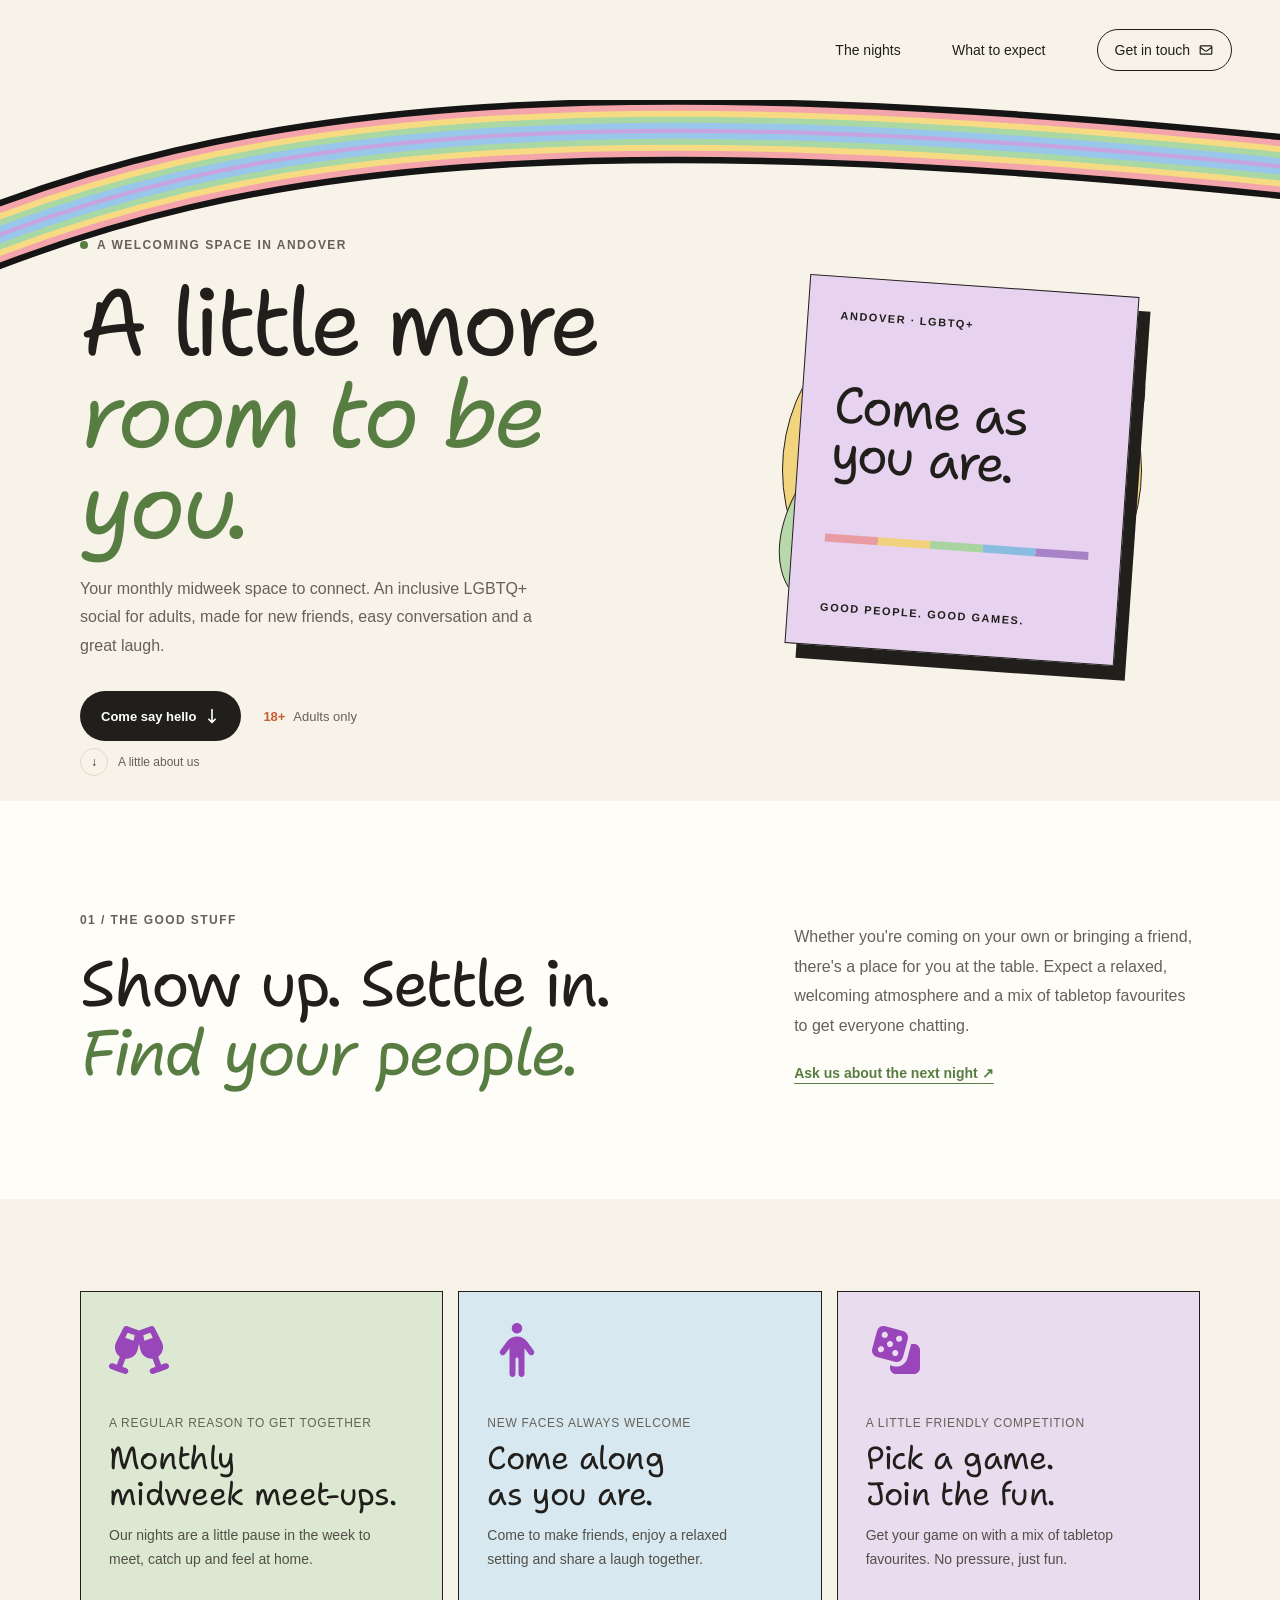
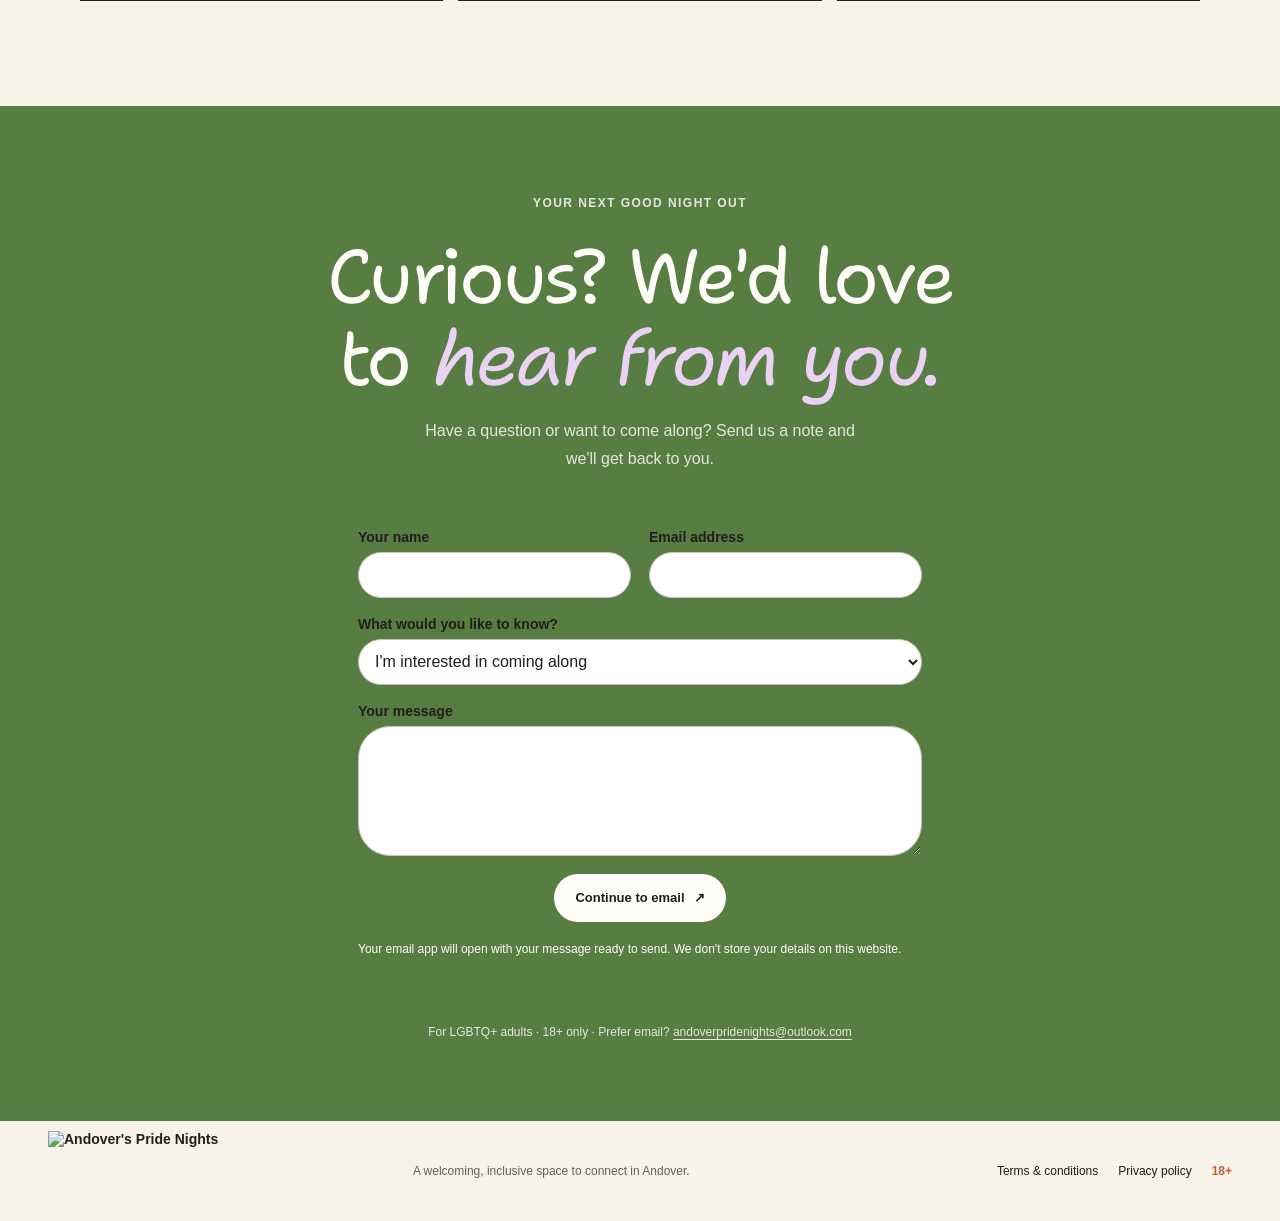
==== index.html @ 42903afa "fixed image links" ====
<!doctype html>
<html lang="en-GB">

<head>
  <meta charset="utf-8">
  <meta name="viewport" content="width=device-width, initial-scale=1">
  <meta name="theme-color" content="#f7f3e9">
  <meta name="description"
    content="Andover's monthly midweek LGBTQ+ social for adults: make friends, have a laugh and enjoy a mix of tabletop games.">
  <title>Andover's Pride Nights — a space to connect</title>
  <link rel="stylesheet" href="styles.css">
  <link rel="icon" type="image/x-icon"
    href="https://assets.hannahcodes.co.uk/images/andover-pride-nights/andover-pride-nights-logo.ico">
  <link rel="preconnect" href="https://fonts.googleapis.com">
  <link rel="preconnect" href="https://fonts.gstatic.com" crossorigin>
  <link
    href="https://fonts.googleapis.com/css2?family=Agrave+Pro:wght@100..700&family=Playwrite+FR+Moderne:wght@100..400&family=Shantell+Sans:ital,wght@0,300..800;1,300..800&display=swap"
    rel="stylesheet">
  <link href="https://fonts.googleapis.com/css2?family=Agrave+Pro:wght@100..700&display=swap" rel="stylesheet">
</head>

<body>
  <header class="site-header">
    <a class="wordmark" href="#home" aria-label="Andover's Pride Nights home">
      <img class="wordmark-logo"
        src="https://assets.andoverpridenights.co.uk/images/logos/andover-pride-nights-logo.png"
        alt="Andover's Pride Nights">
    </a>
    <nav class="site-nav" aria-label="Main navigation">
      <a href="#about">The nights</a>
      <a href="#what-to-expect">What to expect</a>
      <a class="nav-cta" href="#contact">Get in touch <svg xmlns="http://www.w3.org/2000/svg"
          viewBox="0 0 640 640"><!--!Font Awesome Free v7.3.1 by @fontawesome - https://fontawesome.com License - https://fontawesome.com/license/free Copyright 2026 Fonticons, Inc.-->
          <path
            d="M125.4 128C91.5 128 64 155.5 64 189.4C64 190.3 64 191.1 64.1 192L64 192L64 448C64 483.3 92.7 512 128 512L512 512C547.3 512 576 483.3 576 448L576 192L575.9 192C575.9 191.1 576 190.3 576 189.4C576 155.5 548.5 128 514.6 128L125.4 128zM528 256.3L528 448C528 456.8 520.8 464 512 464L128 464C119.2 464 112 456.8 112 448L112 256.3L266.8 373.7C298.2 397.6 341.7 397.6 373.2 373.7L528 256.3zM112 189.4C112 182 118 176 125.4 176L514.6 176C522 176 528 182 528 189.4C528 193.6 526 197.6 522.7 200.1L344.2 335.5C329.9 346.3 310.1 346.3 295.8 335.5L117.3 200.1C114 197.6 112 193.6 112 189.4z" />
        </svg></a>
    </nav>
  </header>

  <main>
    <section class="hero" id="home" aria-labelledby="hero-title">
      <svg class="rainbow-arc" viewBox="0 0 1440 240" preserveAspectRatio="none" aria-hidden="true">
        <path d="M-50 178C270 42 633-10 1490 83" fill="none" stroke="#151515" stroke-width="76" />
        <path d="M-50 178C270 42 633-10 1490 83" fill="none" stroke="#f3a5ab" stroke-width="61" />
        <path d="M-50 178C270 42 633-10 1490 83" fill="none" stroke="#f6db83" stroke-width="47" />
        <path d="M-50 178C270 42 633-10 1490 83" fill="none" stroke="#a9d8a4" stroke-width="33" />
        <path d="M-50 178C270 42 633-10 1490 83" fill="none" stroke="#99c6eb" stroke-width="19" />
        <path d="M-50 178C270 42 633-10 1490 83" fill="none" stroke="#c6a4df" stroke-width="5" />
      </svg>
      <div class="hero-inner" id="about">
        <div class="hero-copy">
          <p class="eyebrow"><span class="eyebrow-dot"></span> A welcoming space in Andover</p>
          <h1 id="hero-title">A little more<br><em>room to be you.</em></h1>
          <p class="hero-intro">Your monthly midweek space to connect. An inclusive LGBTQ+ social for adults, made for
            new friends, easy conversation and a great laugh.</p>
          <div class="hero-actions">
            <a class="button button-primary" href="#contact">Come say hello <svg xmlns="http://www.w3.org/2000/svg"
                viewBox="0 0 640 640"><!--!Font Awesome Free v7.3.1 by @fontawesome - https://fontawesome.com License - https://fontawesome.com/license/free Copyright 2026 Fonticons, Inc.-->
                <path
                  d="M297.4 598.6C309.9 611.1 330.2 611.1 342.7 598.6L470.7 470.6C483.2 458.1 483.2 437.8 470.7 425.3C458.2 412.8 437.9 412.8 425.4 425.3L352 498.7L352 64C352 46.3 337.7 32 320 32C302.3 32 288 46.3 288 64L288 498.7L214.6 425.3C202.1 412.8 181.8 412.8 169.3 425.3C156.8 437.8 156.8 458.1 169.3 470.6L297.3 598.6z" />
              </svg></a>
            <span class="age-note"><span aria-hidden="true">18+</span> Adults only</span>
          </div>
        </div>
        <div class="hero-art" aria-label="A colourful invitation to come along and have fun">
          <div class="art-orbit orbit-one"></div>
          <div class="art-orbit orbit-two"></div>
          <div class="art-sparkle sparkle-one" aria-hidden="true"></div>
          <div class="art-sparkle sparkle-two" aria-hidden="true"></div>
          <div class="invite-card">
            <span class="invite-kicker">ANDOVER · LGBTQ+</span>
            <span class="invite-title">Come as<br>you are.</span>
            <span class="invite-rule"></span>
            <span class="invite-bottom">GOOD PEOPLE. GOOD GAMES.</span>
          </div>
        </div>
      </div>
      <a class="scroll-cue" href="#what-to-expect"><span aria-hidden="true">↓</span> A little about us</a>
    </section>

    <section class="welcome-section" id="what-to-expect" aria-labelledby="welcome-title">
      <div class="section-heading">
        <p class="eyebrow">01 / The good stuff</p>
        <h2 id="welcome-title">Show up. Settle in.<br><em>Find your people.</em></h2>
      </div>
      <div class="welcome-copy">
        <p>Whether you're coming on your own or bringing a friend, there's a place for you at the table. Expect a
          relaxed, welcoming atmosphere and a mix of tabletop favourites to get everyone chatting.</p>
        <a class="text-link" href="#contact">Ask us about the next night <span aria-hidden="true">↗</span></a>
      </div>
    </section>

    <section class="details-section" aria-label="A few details">
      <article class="detail-card detail-card-green">
        <span class="detail-number"></span>
        <svg xmlns="http://www.w3.org/2000/svg" class="detail-icon-2"
          viewBox="0 0 640 640"><!--!Font Awesome Free v7.3.1 by @fontawesome - https://fontawesome.com License - https://fontawesome.com/license/free Copyright 2026 Fonticons, Inc.-->
          <path
            d="M155.6 81.3C163 67 179.9 60.4 195 65.9L320 111.5L445 65.9C460.1 60.4 477 67 484.4 81.3L563.2 234.2C592 290 573.5 356.5 524.7 390.8L556 477L597 462C613.6 456 632 464.5 638 481.1C644 497.7 635.5 516.1 618.9 522.1C571.5 539.4 524.1 556.6 476.7 573.9C460.1 580 441.7 571.4 435.7 554.8C429.7 538.2 438.2 519.8 454.8 513.8L495.8 498.8L464.5 412.6C405.1 417.8 348.3 378.7 334.5 317.4L319.9 252.7L305.3 317.4C291.5 378.7 234.7 417.8 175.3 412.6L144 498.8L185 513.8C201.6 519.9 210.2 538.2 204.1 554.8C198 571.4 179.7 580 163.1 573.9C115.7 556.6 68.3 539.3 20.9 522.1C4.3 516-4.3 497.7 1.8 481.1C7.9 464.5 26.3 456 42.9 462L83.9 477L115.2 390.8C66.5 356.5 48.1 290 76.9 234.2L155.6 81.3zM199.6 135.7L172.4 188.5L261.6 221L274.7 163.1L199.6 135.7zM440.5 135.7L365.4 163.1L378.5 221L467.7 188.5L440.5 135.7z" />
        </svg>
        <p class="detail-label">A regular reason to get together</p>
        <h3>Monthly<br>midweek meet-ups.</h3>
        <p>Our nights are a little pause in the week to meet, catch up and feel at home.</p>
      </article>
      <article class="detail-card detail-card-blue">
        <span class="detail-number"></span>
        <svg xmlns="http://www.w3.org/2000/svg" class="detail-icon-2"
          viewBox="0 0 640 640"><!--!Font Awesome Free v7.3.1 by @fontawesome - https://fontawesome.com License - https://fontawesome.com/license/free Copyright 2026 Fonticons, Inc.-->
          <path
            d="M376 88C376 57.1 350.9 32 320 32C289.1 32 264 57.1 264 88C264 118.9 289.1 144 320 144C350.9 144 376 118.9 376 88zM400 300.7L446.3 363.1C456.8 377.3 476.9 380.3 491.1 369.7C505.3 359.1 508.3 339.1 497.7 324.9L427.2 229.9C402 196 362.3 176 320 176C277.7 176 238 196 212.8 229.9L142.3 324.9C131.8 339.1 134.7 359.1 148.9 369.7C163.1 380.3 183.1 377.3 193.7 363.1L240 300.7L240 576C240 593.7 254.3 608 272 608C289.7 608 304 593.7 304 576L304 416C304 407.2 311.2 400 320 400C328.8 400 336 407.2 336 416L336 576C336 593.7 350.3 608 368 608C385.7 608 400 593.7 400 576L400 300.7z" />
        </svg>
        <p class="detail-label">New faces always welcome</p>
        <h3>Come along<br>as you are.</h3>
        <p>Come to make friends, enjoy a relaxed setting and share a laugh together.</p>
      </article>
      <article class="detail-card detail-card-lilac">
        <span class="detail-number"></span>
        <svg xmlns="http://www.w3.org/2000/svg" class="detail-icon-2"
          viewBox="0 0 640 640"><!--!Font Awesome Free v7.3.1 by @fontawesome - https://fontawesome.com License - https://fontawesome.com/license/free Copyright 2026 Fonticons, Inc.-->
          <path
            d="M205.4 66.3C167 56 127.5 78.8 117.3 117.2L66.5 306.7C56.2 345.1 79 384.6 117.4 394.9L306.9 445.7C345.3 456 384.8 433.2 395.1 394.8L445.9 205.3C456.2 166.9 433.4 127.4 395 117.1L205.4 66.3zM228.4 272C222.3 262.1 222.1 249.6 227.8 239.5C233.5 229.4 244.3 223.2 256 223.3C267.6 223.4 278.2 229.8 283.8 240C289.9 249.9 290.1 262.4 284.4 272.5C278.7 282.6 267.9 288.8 256.2 288.7C244.6 288.6 234 282.2 228.4 272zM143.2 284.3C153.1 278.2 165.6 278 175.7 283.7C185.8 289.4 192 300.2 191.9 311.9C191.8 323.5 185.4 334.1 175.2 339.7C165.3 345.8 152.8 346 142.7 340.3C132.6 334.6 126.4 323.8 126.5 312.1C126.6 300.5 133 289.9 143.2 284.3zM328.2 380.7C318.3 386.8 305.8 387 295.7 381.3C285.6 375.6 279.4 364.8 279.5 353.1C279.6 341.5 286 330.9 296.2 325.3C306.1 319.2 318.6 319 328.7 324.7C338.8 330.4 345 341.2 344.9 352.9C344.8 364.5 338.4 375.1 328.2 380.7zM337.2 172.3C347.1 166.2 359.6 166 369.7 171.7C379.8 177.4 386 188.2 385.9 199.9C385.8 211.5 379.4 222.1 369.2 227.7C359.3 233.8 346.8 234 336.7 228.3C326.6 222.6 320.4 211.8 320.5 200.1C320.6 188.5 327 177.9 337.2 172.3zM216.2 186.7C206.3 192.8 193.8 193 183.7 187.3C173.6 181.6 167.4 170.8 167.5 159.1C167.6 147.5 174 136.9 184.2 131.3C194.1 125.2 206.6 125 216.7 130.7C226.8 136.4 233 147.2 232.9 158.9C232.8 170.5 226.4 181.1 216.2 186.7zM482 256L441.4 407.2C424.2 471.2 358.4 509.2 294.4 492.1L256.1 481.8L256.1 512C256.1 547.3 284.8 576 320.1 576L512.1 576C547.4 576 576.1 547.3 576.1 512L576.1 320C576.1 284.7 547.4 256 512.1 256L482 256z" />
        </svg>
        <p class="detail-label">A little friendly competition</p>
        <h3>Pick a game.<br>Join the fun.</h3>
        <p>Get your game on with a mix of tabletop favourites. No pressure, just fun.</p>
      </article>
    </section>

    <section class="contact-section" id="contact" aria-labelledby="contact-title">
      <p class="eyebrow">Your next good night out</p>
      <h2 id="contact-title">Curious? We'd love<br>to <em>hear from you.</em></h2>
      <p class="contact-copy">Have a question or want to come along? Send us a note and we'll get back to you.</p>
      <form class="contact-form" id="contact-form">
        <div class="form-field">
          <label for="contact-name">Your name</label>
          <input id="contact-name" name="name" type="text" autocomplete="name" maxlength="100" required>
        </div>
        <div class="form-field">
          <label for="contact-email">Email address</label>
          <input id="contact-email" name="email" type="email" autocomplete="email" maxlength="254" required>
        </div>
        <div class="form-field">
          <label for="contact-subject">What would you like to know?</label>
          <select id="contact-subject" name="subject">
            <option value="Coming along to a Pride Night">I'm interested in coming along</option>
            <option value="A question about the group">I have a question about the group</option>
            <option value="custom">Something else</option>
          </select>
        </div>
        <div class="form-field" id="custom-subject-field" hidden>
          <label for="contact-custom-subject">Email subject</label>
          <input id="contact-custom-subject" name="customSubject" type="text" maxlength="120"
            placeholder="What is your message about?">
        </div>
        <div class="form-field">
          <label for="contact-message">Your message</label>
          <textarea id="contact-message" name="message" rows="5" maxlength="2000" required></textarea>
        </div>
        <button class="button button-light form-submit" type="submit" form="contact-form">Continue to email <span
            aria-hidden="true">↗</span></button>
        <p class="form-note" id="form-note">Your email app will open with your message ready to send. We don't store
          your details on this website.</p>
        <p class="form-status" id="form-status" role="status" aria-live="polite"></p>
      </form>

      <p class="contact-footnote">For LGBTQ+ adults · 18+ only · Prefer email? <a
          href="mailto:andoverpridenights@outlook.com">andoverpridenights@outlook.com</a></p>
    </section>
  </main>

  <footer class="site-footer">
    <a class="footer-brand" href="#home"><img class="footer-logo"
        src="https://assets.andoverpridenights.co.uk/images/logos/andover-pride-nights-logo.png"
        alt="Andover's Pride Nights"></a>
    <p>A welcoming, inclusive space to connect in Andover.</p>
    <nav class="footer-links" aria-label="Legal">
      <a href="terms/terms.html">Terms &amp; conditions</a>
      <a href="terms/privacy-policy.html">Privacy policy</a>
    </nav>
    <span class="footer-age">18+</span>
  </footer>
  <script>
    const contactForm = document.querySelector('#contact-form');
    const contactSubject = document.querySelector('#contact-subject');
    const customSubjectField = document.querySelector('#custom-subject-field');
    const customSubjectInput = document.querySelector('#contact-custom-subject');

    contactSubject.addEventListener('change', () => {
      const needsCustomSubject = contactSubject.value === 'custom';
      customSubjectField.hidden = !needsCustomSubject;
      customSubjectInput.required = needsCustomSubject;

      if (needsCustomSubject) {
        customSubjectInput.focus();
      } else {
        customSubjectInput.value = '';
      }
    });

    contactForm.addEventListener('submit', (event) => {
      event.preventDefault();

      if (!contactForm.reportValidity()) {
        return;
      }

      const formData = new FormData(contactForm);
      const selectedSubject = formData.get('subject') === 'custom'
        ? formData.get('customSubject')
        : formData.get('subject');
      const subject = `[Andover's Pride Nights] ${selectedSubject}`;
      const body = [
        `Name: ${formData.get('name')}`,
        `Email: ${formData.get('email')}`,
        '',
        formData.get('message'),
      ].join('\n');
      const mailto = `mailto:andoverpridenights@outlook.com?subject=${encodeURIComponent(subject)}&body=${encodeURIComponent(body)}`;

      document.querySelector('#form-status').textContent = 'Your email app should open with your message. If it does not, email us directly at andoverpridenights@outlook.com.';
      window.location.href = mailto;
    });
  </script>
</body>

</html>
---- styles.css ----
:root {
  color-scheme: light;
  --paper: #f7f3e9;
  --paper-light: #fffdf7;
  --ink: #211f1b;
  --muted: #656158;
  --green: #587d43;
  --blue: #287cba;
  --orange: #c85c35;
  --purple: #9946bb;
  --line: #ded8cb;
  font-family: "Shantell Sans", cursive;
  --serif: "Shantell Sans", cursive;
  --sans: "Aptos", "Segoe UI", Arial, sans-serif;
}
* {
  box-sizing: border-box;
}

html {
  scroll-behavior: smooth;
}

body {
  margin: 0;
  background: var(--paper);
  color: var(--ink);
  font-family: var(--sans);
  -webkit-font-smoothing: antialiased;
}

a {
  color: inherit;
}

a:focus-visible {
  outline: 3px solid var(--blue);
  outline-offset: 4px;
}

.site-header {
  position: relative;
  z-index: 2;
  display: flex;
  align-items: center;
  justify-content: space-between;
  width: min(100% - 96px, 1280px);
  height: 100px;
  margin: 0 auto;
}

.wordmark {
  display: inline-flex;
  align-items: center;
  color: var(--ink);
  text-decoration: none;
}

.wordmark-logo {
  display: block;
  width: auto;
  height: 145px;
  max-width: 260px;
  object-fit: contain;
}
.footer-logo {
  display: block;
  width: auto;
  height: 80px;
  max-width: 260px;
  object-fit: contain;
}
.site-nav {
  display: flex;
  align-items: center;
  gap: clamp(22px, 4vw, 58px);
  font-size: 14px;
}

.site-nav a,
.footer-links a {
  text-decoration: none;
}

.site-nav a:not(.nav-cta):hover,
.footer-links a:hover {
  text-decoration: underline;
  text-underline-offset: 4px;
}

.nav-cta {
  display: inline-flex;
  align-items: center;
  justify-content: center;
  gap: 8px;
  padding: 12px 17px;
  border: 1px solid var(--ink);
  border-radius: 999px;
  white-space: nowrap;
}
.nav-cta:hover {
  background: var(--green);
  color: white;
}
.nav-cta svg,
.button-primary svg {
  display: block;
  width: 16px;
  height: 16px;
  flex: 0 0 16px;
  fill: currentColor;
}

.button span {
  margin-left: 9px;
}

.hero {
  position: relative;
  min-height: 680px;
  overflow: hidden;
}

.rainbow-arc {
  position: absolute;
  top: 0;
  left: 0;
  width: 100%;
  height: clamp(110px, 16vw, 210px);
  pointer-events: none;
}

.hero-inner {
  position: relative;
  display: grid;
  grid-template-columns: 1.1fr 0.9fr;
  align-items: center;
  gap: 5vw;
  width: min(100% - 160px, 1120px);
  min-height: 600px;
  margin: 28px auto 0;
  padding: 70px 0 60px;
}

.hero-copy {
  padding-top: 40px;
}

.eyebrow {
  display: flex;
  align-items: center;
  gap: 9px;
  margin: 0 0 25px;
  color: var(--muted);
  font-size: 12px;
  font-weight: 700;
  letter-spacing: 0.12em;
  text-transform: uppercase;
}

.eyebrow-dot {
  width: 8px;
  height: 8px;
  border-radius: 50%;
  background: var(--green);
}

h1,
h2,
h3,
p {
  margin-top: 0;
}

.hero h1 {
  margin-bottom: 23px;
  font-family: var(--serif);
  font-size: clamp(54px, 7.3vw, 94px);
  font-weight: 400;
  letter-spacing: -0.045em;
  line-height: 0.98;
}

.hero h1 em,
.section-heading h2 em,
.contact-section h2 em {
  color: var(--green);
  font-weight: 400;
}

.hero-intro {
  max-width: 470px;
  margin-bottom: 30px;
  color: var(--muted);
  font-size: 16px;
  line-height: 1.8;
}

.hero-actions {
  display: flex;
  align-items: center;
  gap: 22px;
}

.button {
  display: inline-flex;
  align-items: center;
  justify-content: center;
  min-height: 50px;
  padding: 0 21px;
  border-radius: 999px;
  font-size: 13px;
  font-weight: 700;
  text-decoration: none;
  transition:
    transform 160ms ease,
    background-color 160ms ease;
}

.button:hover {
  transform: translateY(-2px);
}

.button-primary {
  gap: 8px;
  white-space: nowrap;
  background: var(--ink);
  color: white;
}

.button-primary:hover {
  background: var(--green);
}

.age-note {
  color: var(--muted);
  font-size: 13px;
}

.age-note span {
  margin-right: 5px;
  color: var(--orange);
  font-weight: 700;
}

.hero-art {
  position: relative;
  display: grid;
  min-height: 430px;
  place-items: center;
}

.invite-card {
  position: relative;
  z-index: 1;
  display: flex;
  width: min(70%, 330px);
  min-height: 370px;
  flex-direction: column;
  align-items: flex-start;
  justify-content: space-between;
  padding: 32px;
  transform: rotate(4deg);
  border: 1px solid var(--ink);
  background: #e7d2ef;
  box-shadow: 12px 14px 0 var(--ink);
}

.invite-kicker,
.invite-bottom {
  font-size: 11px;
  font-weight: 700;
  letter-spacing: 0.14em;
}

.invite-title {
  font-family: var(--serif);
  font-size: clamp(38px, 4vw, 52px);
  letter-spacing: -0.04em;
  line-height: 0.94;
}

.invite-rule {
  width: 100%;
  height: 8px;
  background: linear-gradient(
    90deg,
    #e99ba4 0 20%,
    #f1d17c 20% 40%,
    #a9d49f 40% 60%,
    #8abbe0 60% 80%,
    #a782c6 80%
  );
}

.art-orbit {
  position: absolute;
  border: 1px solid var(--ink);
  border-radius: 50%;
}

.orbit-one {
  width: 360px;
  height: 360px;
  background: #f2d47f;
}

.orbit-two {
  width: 420px;
  height: 220px;
  transform: rotate(-35deg);
  background: #b7d8aa;
}

.art-sparkle {
  position: absolute;
  z-index: 2;
  color: var(--orange);
}

.sparkle-one {
  top: 36px;
  right: 3%;
  font-size: 50px;
}

.sparkle-two {
  bottom: 30px;
  left: 7%;
  color: var(--purple);
  font-size: 40px;
}

.art-caption {
  position: absolute;
  right: -10px;
  bottom: 0;
  z-index: 2;
  font-family: var(--serif);
  font-size: 17px;
  transform: rotate(-8deg);
}

.scroll-cue {
  position: absolute;
  bottom: 25px;
  left: max(48px, calc((100% - 1120px) / 2));
  display: flex;
  align-items: center;
  gap: 10px;
  color: var(--muted);
  font-size: 12px;
  text-decoration: none;
}

.scroll-cue span {
  display: grid;
  width: 28px;
  height: 28px;
  place-items: center;
  border: 1px solid var(--line);
  border-radius: 50%;
  color: var(--ink);
}

.welcome-section {
  display: grid;
  grid-template-columns: 1fr 0.7fr;
  align-items: end;
  gap: 12%;
  padding: 112px max(80px, calc((100% - 1120px) / 2));
  background: var(--paper-light);
}

.section-heading .eyebrow {
  margin-bottom: 22px;
}

.section-heading h2,
.contact-section h2 {
  margin-bottom: 0;
  font-family: var(--serif);
  font-size: clamp(42px, 5vw, 65px);
  font-weight: 400;
  letter-spacing: -0.035em;
  line-height: 1.08;
}

.welcome-copy {
  max-width: 430px;
  padding-bottom: 5px;
}

.welcome-copy > p {
  margin-bottom: 24px;
  color: var(--muted);
  font-size: 16px;
  line-height: 1.85;
}

.text-link {
  color: var(--green);
  font-size: 14px;
  font-weight: 700;
  text-decoration-thickness: 1px;
  text-underline-offset: 5px;
}

.details-section {
  display: grid;
  grid-template-columns: repeat(3, 1fr);
  gap: 15px;
  width: min(100% - 160px, 1120px);
  margin: 0 auto;
  padding: 92px 0 105px;
}

.detail-card {
  position: relative;
  min-height: 300px;
  padding: 28px;
  border: 1px solid var(--ink);
}

.detail-card-green {
  background: #dce8d1;
}

.detail-card-blue {
  background: #d8e8f1;
}

.detail-card-lilac {
  background: #e8dcee;
}

.detail-number {
  font-size: 12px;
  font-weight: 700;
  letter-spacing: 0.12em;
}
.detail-icon-2 {
  display: block;
  fill: var(--purple);
  width: 60px;
  height: 60px;
}
.detail-label {
  margin: 36px 0 10px;
  color: var(--muted);
  font-size: 12px;
  letter-spacing: 0.06em;
  text-transform: uppercase;
}

.detail-card h3 {
  margin-bottom: 12px;
  font-family: var(--serif);
  font-size: 32px;
  font-weight: 400;
  letter-spacing: -0.02em;
  line-height: 1.12;
}

.detail-card > p:last-child {
  max-width: 280px;
  margin-bottom: 0;
  color: #514f48;
  font-size: 14px;
  line-height: 1.7;
}

.contact-section {
  position: relative;
  overflow: hidden;
  padding: 90px 24px 82px;
  background: var(--green);
  color: var(--paper-light);
  text-align: center;
}

.contact-section .eyebrow {
  justify-content: center;
  color: #e2e8db;
}

.contact-section h2 {
  margin-bottom: 18px;
  font-size: clamp(48px, 6vw, 76px);
}

.contact-section h2 em {
  color: #e9d2f3;
}

.contact-copy {
  max-width: 445px;
  margin: 0 auto 25px;
  color: #e2e8db;
  font-size: 16px;
  line-height: 1.75;
}

.contact-form {
  display: grid;
  grid-template-columns: repeat(2, minmax(0, 1fr));
  gap: 18px;
  width: min(100%, 620px);
  margin: 28px auto 0;
  padding: 28px;
  color: var(--ink);
  text-align: left;
}

.form-field {
  display: grid;
  gap: 7px;
}

.form-field[hidden] {
  display: none;
}

.form-field:nth-of-type(3),
.form-field:nth-of-type(4),
.form-field:has(#contact-message),
.form-note,
.form-status {
  grid-column: 1 / -1;
}

.form-field label {
  font-size: 14px;
  font-weight: 700;
}

.form-field input,
.form-field select,
.form-field textarea {
  width: 100%;
  min-height: 46px;
  padding: 11px 12px;
  border: 1px solid #c9c3b7;
  border-radius: 2px;
  background: #fff;
  color: var(--ink);
  font: inherit;
  font-size: 16px;
  border-radius: 2em;
}

.form-field textarea {
  min-height: 130px;
  resize: vertical;
}

.form-field input:focus-visible,
.form-field select:focus-visible,
.form-field textarea:focus-visible {
  outline: 3px solid var(--blue);
  outline-offset: 2px;
}

.button-light {
  min-height: 48px;
  background: var(--paper-light);
  color: var(--ink);
}

.button-light:hover {
  background: #e9d2f3;
}

.form-submit {
  display: flex;
  width: max-content;
  max-width: 100%;
  grid-column: 1 / -1;
  justify-self: center;
  margin: 0;
  border: 0;
  cursor: pointer;
  font-family: inherit;
}

.form-note,
.form-status {
  margin: 0;
  color: var(--paper-light);
  font-size: 12px;
  line-height: 1.6;
}

.form-status {
  color: var(--green);
  font-weight: 600;
}

.contact-footnote {
  margin: 20px 0 0;
  color: #e2e8db;
  font-size: 12px;
}

.contact-footnote a {
  color: inherit;
  text-underline-offset: 3px;
}

.contact-star {
  position: absolute;
  top: 45px;
  right: 12%;
  color: #e9d2f3;
  font-size: 36px;
}

.site-footer {
  display: grid;
  grid-template-columns: 1fr 1.2fr 1fr auto;
  align-items: center;
  gap: 20px;
  width: min(100% - 96px, 1280px);
  min-height: 100px;
  margin: 0 auto;
  font-size: 12px;
}

.footer-brand {
  font-size: 14px;
  font-weight: 700;
  text-decoration: none;
}

.footer-brand span {
  color: var(--purple);
}

.site-footer > p {
  margin: 0;
  color: var(--muted);
}

.footer-links {
  display: flex;
  justify-content: flex-end;
  gap: 20px;
}

.footer-age {
  color: var(--orange);
  font-weight: 700;
}

.legal-page {
  min-height: 100vh;
}

.legal-main {
  width: min(100% - 48px, 820px);
  margin: 0 auto;
  padding: 72px 0 96px;
}

.legal-back {
  color: var(--green);
  font-size: 12px;
  font-weight: 700;
  text-decoration: none;
}

.legal-heading {
  margin: 38px 0 12px;
  font-family: var(--serif);
  font-size: clamp(48px, 7vw, 76px);
  font-weight: 400;
  letter-spacing: -0.04em;
}

.legal-updated {
  margin-bottom: 48px;
  color: var(--muted);
  font-size: 12px;
}

.legal-copy {
  padding: clamp(24px, 5vw, 54px);
  border: 1px solid var(--line);
  background: var(--paper-light);
}

.legal-copy h2 {
  margin: 38px 0 14px;
  padding-top: 18px;
  border-top: 1px solid var(--line);
  font-family: var(--serif);
  font-size: 27px;
  font-weight: 400;
  line-height: 1.2;
}

.legal-copy h2:first-child {
  margin-top: 0;
  padding-top: 0;
  border-top: 0;
}

.legal-copy h3 {
  margin: 26px 0 10px;
  color: var(--green);
  font-size: 15px;
  line-height: 1.45;
}

.legal-copy p,
.legal-copy li {
  color: #514f48;
  font-size: 14px;
  line-height: 1.8;
  overflow-wrap: anywhere;
}

.legal-copy p {
  margin: 0 0 16px;
}

.legal-copy ul,
.legal-copy ol {
  padding-left: 22px;
}

.legal-copy li {
  padding-left: 4px;
  margin-bottom: 8px;
}

.legal-copy a {
  color: var(--green);
  overflow-wrap: anywhere;
}

.legal-footer {
  width: 100%;
  border-top: 1px solid var(--line);
  padding: 0 max(48px, calc((100% - 1280px) / 2));
}

@media (max-width: 850px) {
  .site-header,
  .site-footer {
    width: calc(100% - 48px);
  }

  .hero-inner,
  .details-section {
    width: calc(100% - 80px);
  }

  .hero-inner {
    gap: 20px;
  }

  .hero h1 {
    font-size: clamp(44px, 6vw, 52px);
  }

  .hero-art {
    min-height: 360px;
  }

  .invite-card {
    width: 78%;
    min-height: 330px;
    padding: 25px;
  }

  .orbit-one {
    width: 300px;
    height: 300px;
  }

  .orbit-two {
    width: 340px;
    height: 190px;
  }

  .welcome-section {
    gap: 8%;
    padding-right: 40px;
    padding-left: 40px;
  }

  .detail-card {
    padding: 22px;
  }

  .detail-card h3 {
    font-size: 28px;
  }

  .site-footer {
    grid-template-columns: 1fr 1fr;
    padding: 22px 0;
  }

  .footer-links {
    justify-content: flex-start;
  }
}

@media (max-width: 600px) {
  .site-header {
    width: calc(100% - 40px);
    height: 78px;
  }

  .wordmark-logo {
    height: 54px;
    max-width: 190px;
  }

  .site-nav {
    gap: 15px;
  }

  .site-nav > a:not(.nav-cta) {
    display: none;
  }

  .nav-cta {
    padding: 10px 13px;
    font-size: 11px;
  }

  .hero {
    min-height: 0;
  }

  .rainbow-arc {
    top: 8px;
    width: 150%;
    height: 125px;
  }

  .hero-inner {
    grid-template-columns: 1fr;
    gap: 10px;
    width: calc(100% - 48px);
    min-height: 0;
    margin-top: 90px;
    padding: 32px 0 46px;
  }

  .hero-copy {
    padding-top: 0;
  }

  .hero h1 {
    font-size: clamp(42px, 11vw, 46px);
  }

  .hero-intro {
    max-width: 390px;
    font-size: 16px;
  }

  .hero-art {
    min-height: 370px;
    margin: 5px 0 5px;
  }

  .invite-card {
    width: min(68%, 290px);
    min-height: 320px;
  }

  .scroll-cue {
    display: none;
  }

  .welcome-section {
    grid-template-columns: 1fr;
    gap: 30px;
    padding: 72px 24px;
  }

  .section-heading h2 {
    font-size: clamp(36px, 10vw, 44px);
  }

  .details-section {
    grid-template-columns: 1fr;
    gap: 12px;
    width: calc(100% - 48px);
    padding: 52px 0 70px;
  }

  .detail-card {
    min-height: 260px;
    padding: 25px;
  }

  .detail-label {
    margin-top: 30px;
  }

  .contact-section {
    padding: 78px 24px 66px;
  }

  .contact-form {
    grid-template-columns: 1fr;
    gap: 16px;
    padding: 20px;
  }

  .form-field:nth-of-type(3),
  .form-field:nth-of-type(4),
  .form-field:has(#contact-message),
  .form-note,
  .form-status {
    grid-column: auto;
  }

  .contact-section h2 {
    font-size: clamp(36px, 10vw, 39px);
  }

  .contact-star {
    top: 25px;
    right: 8%;
    font-size: 27px;
  }

  .button-light {
    max-width: 100%;
    padding: 0 15px;
    font-size: 12px;
  }

  .site-footer {
    grid-template-columns: 1fr auto;
    gap: 12px;
    width: calc(100% - 40px);
    padding: 24px 0;
  }

  .site-footer > p {
    grid-column: 1 / -1;
  }

  .footer-links {
    flex-wrap: wrap;
    gap: 12px;
  }

  .legal-main {
    width: calc(100% - 32px);
    padding: 50px 0 65px;
  }

  .legal-heading {
    margin-top: 30px;
  }

  .legal-updated {
    margin-bottom: 30px;
  }

  .legal-copy {
    padding: 22px 18px;
  }

  .legal-copy h2 {
    font-size: 24px;
  }

  .legal-copy p,
  .legal-copy li {
    font-size: 13px;
  }

  .legal-footer {
    padding: 0 20px;
  }
}

@media (prefers-reduced-motion: reduce) {
  *,
  *::before,
  *::after {
    scroll-behavior: auto !important;
    transition-duration: 0.01ms !important;
  }
}
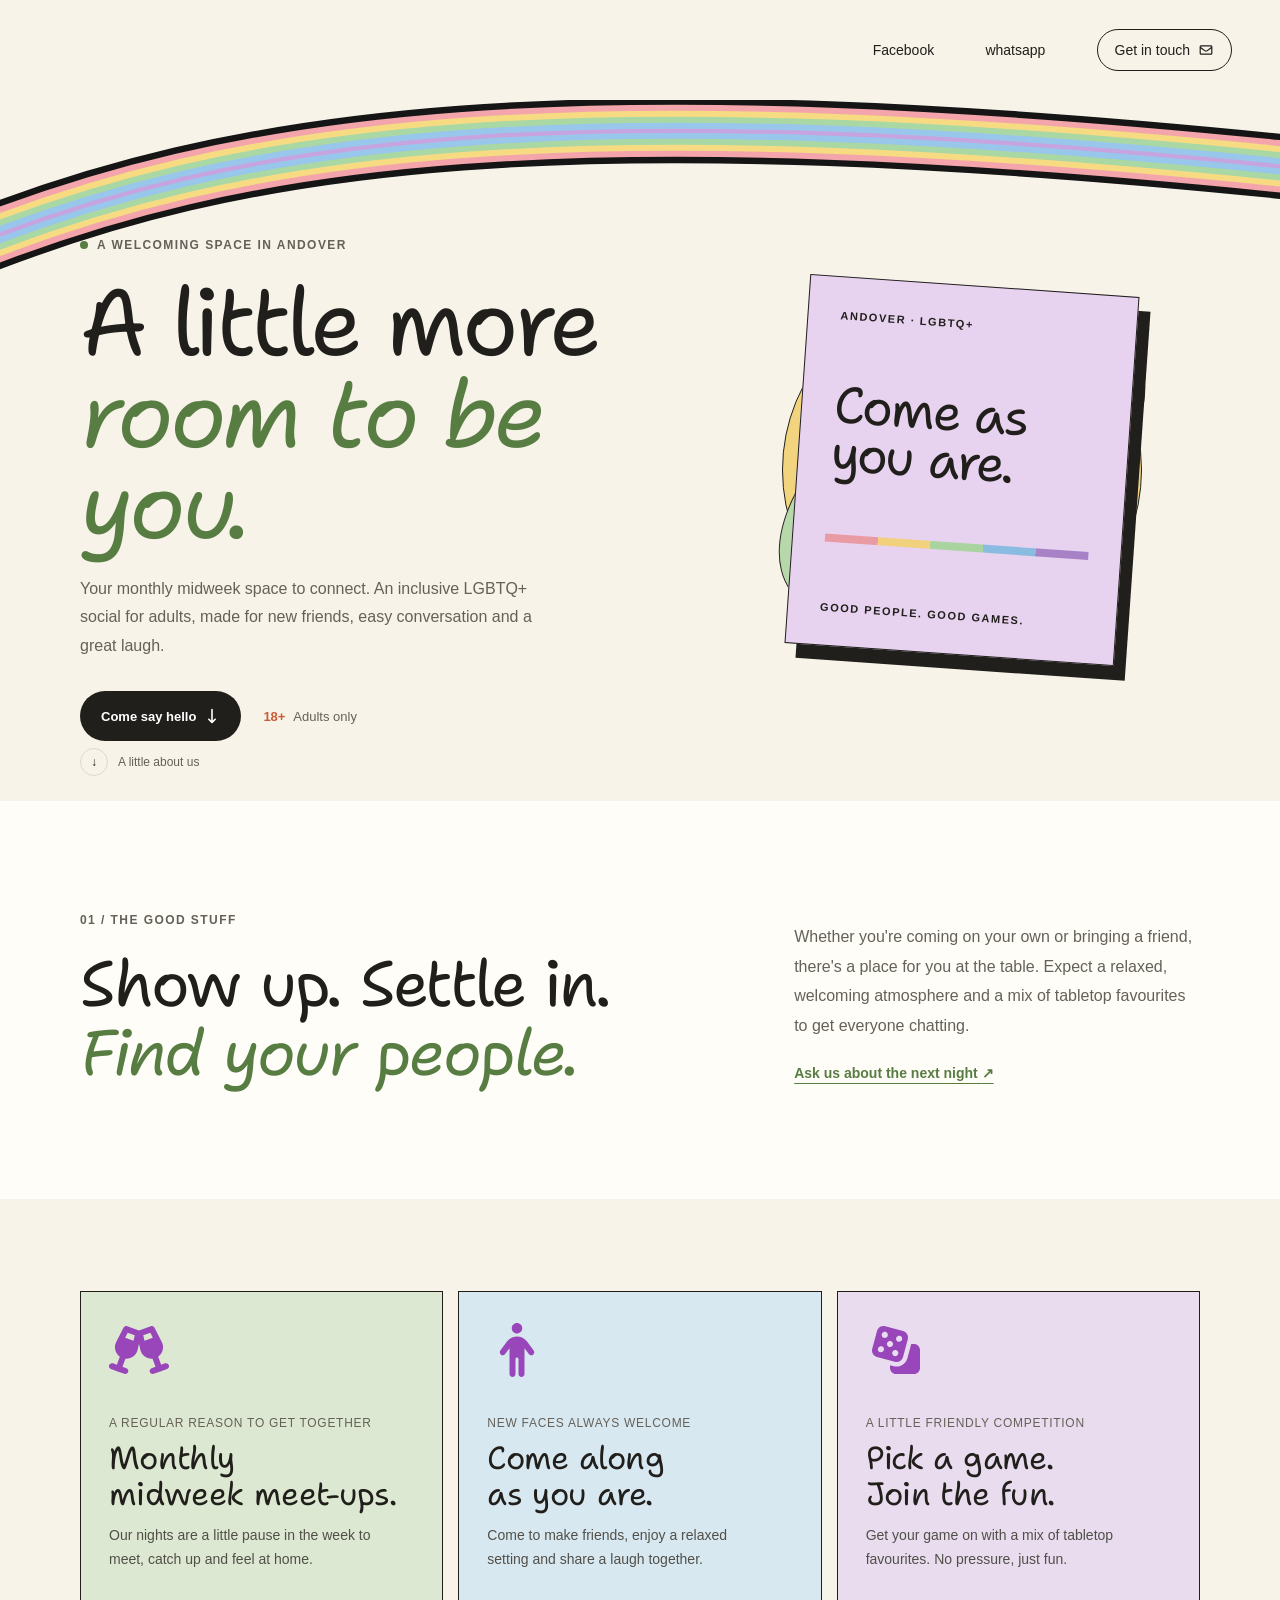
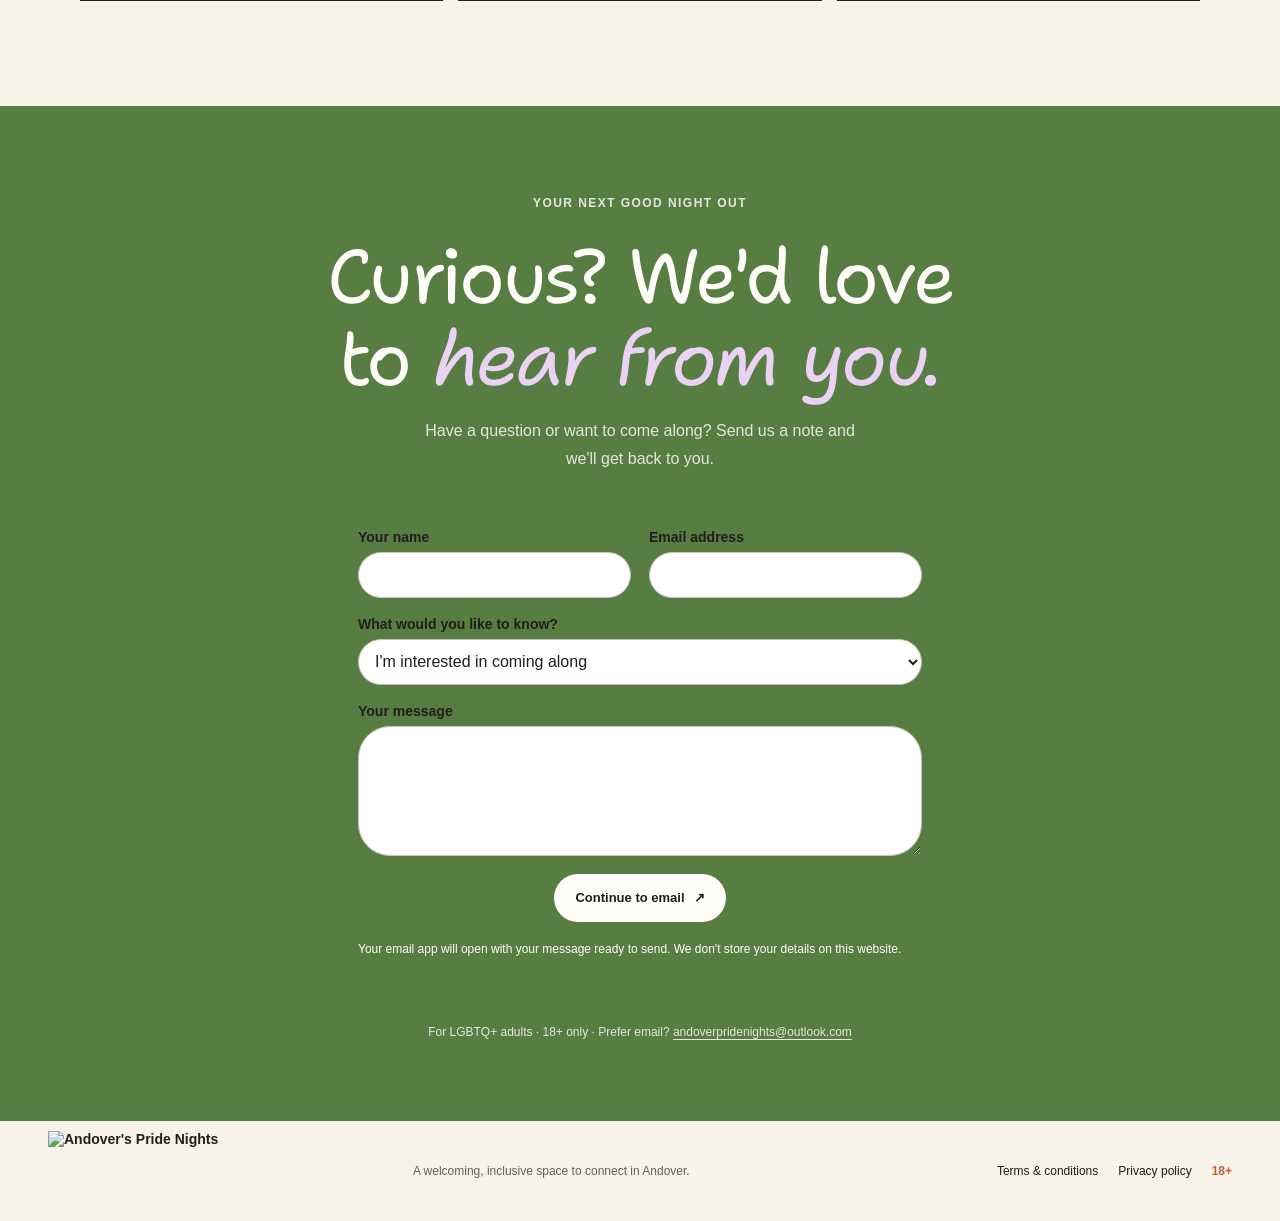
==== commit 7ee9d90a: "new url links" ====
--- a/index.html
+++ b/index.html
@@ -7,10 +7,20 @@
   <meta name="theme-color" content="#f7f3e9">
   <meta name="description"
     content="Andover's monthly midweek LGBTQ+ social for adults: make friends, have a laugh and enjoy a mix of tabletop games.">
-  <title>Andover's Pride Nights — a space to connect</title>
+  <title>Andover's Pride Nights | Monthly 18+ LGBTQ+ Tabletop & Social Group</title>
+  <meta name="description"
+    content="Join Andover's Pride Nights, a welcoming monthly midweek LGBTQ+ tabletop gaming and social group for adults (18+) in Andover, Hampshire.">
+  <link rel="canonical" href="https://andoverpridenights.co.uk">
+
+  <!-- Open Graph for Facebook sharing -->
+  <meta property="og:title" content="Andover's Pride Nights">
+  <meta property="og:description"
+    content="Monthly 18+ LGBTQ+ tabletop board game and social nights in Andover, Hampshire.">
+  <meta property="og:url" content="https://andoverpridenights.co.uk">
+  <meta property="og:type" content="website">
   <link rel="stylesheet" href="styles.css">
   <link rel="icon" type="image/x-icon"
-    href="https://assets.hannahcodes.co.uk/images/andover-pride-nights/andover-pride-nights-logo.ico">
+    href="https://assets.andoverpridenights.co.uk/images/logos/andover-pride-nights-logo.ico">
   <link rel="preconnect" href="https://fonts.googleapis.com">
   <link rel="preconnect" href="https://fonts.gstatic.com" crossorigin>
   <link
@@ -27,8 +37,8 @@
         alt="Andover's Pride Nights">
     </a>
     <nav class="site-nav" aria-label="Main navigation">
-      <a href="#about">The nights</a>
-      <a href="#what-to-expect">What to expect</a>
+      <a href="https://www.facebook.com/groups/1618357456269886/?ref=share">Facebook</a>
+      <a href="https://chat.whatsapp.com/DTv6O6o61bpIRokKMU7D2p">whatsapp</a>
       <a class="nav-cta" href="#contact">Get in touch <svg xmlns="http://www.w3.org/2000/svg"
           viewBox="0 0 640 640"><!--!Font Awesome Free v7.3.1 by @fontawesome - https://fontawesome.com License - https://fontawesome.com/license/free Copyright 2026 Fonticons, Inc.-->
           <path
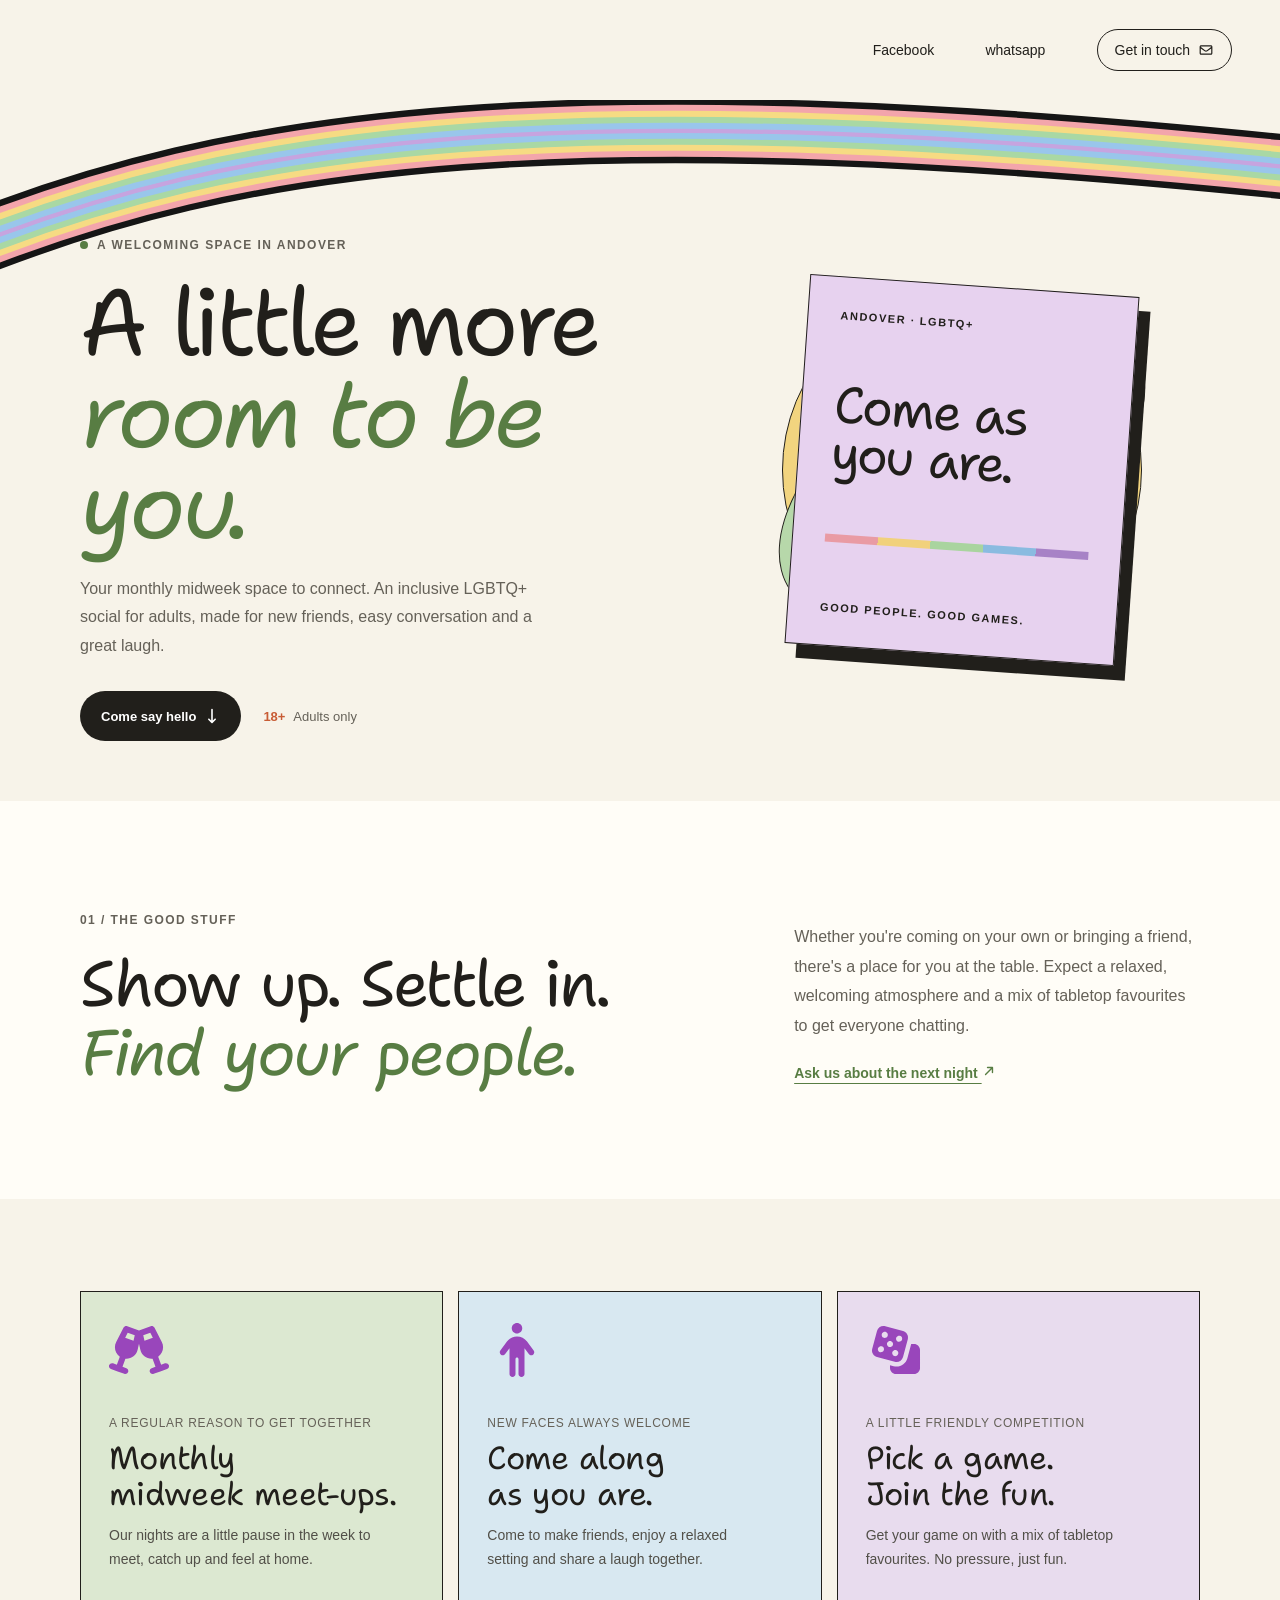
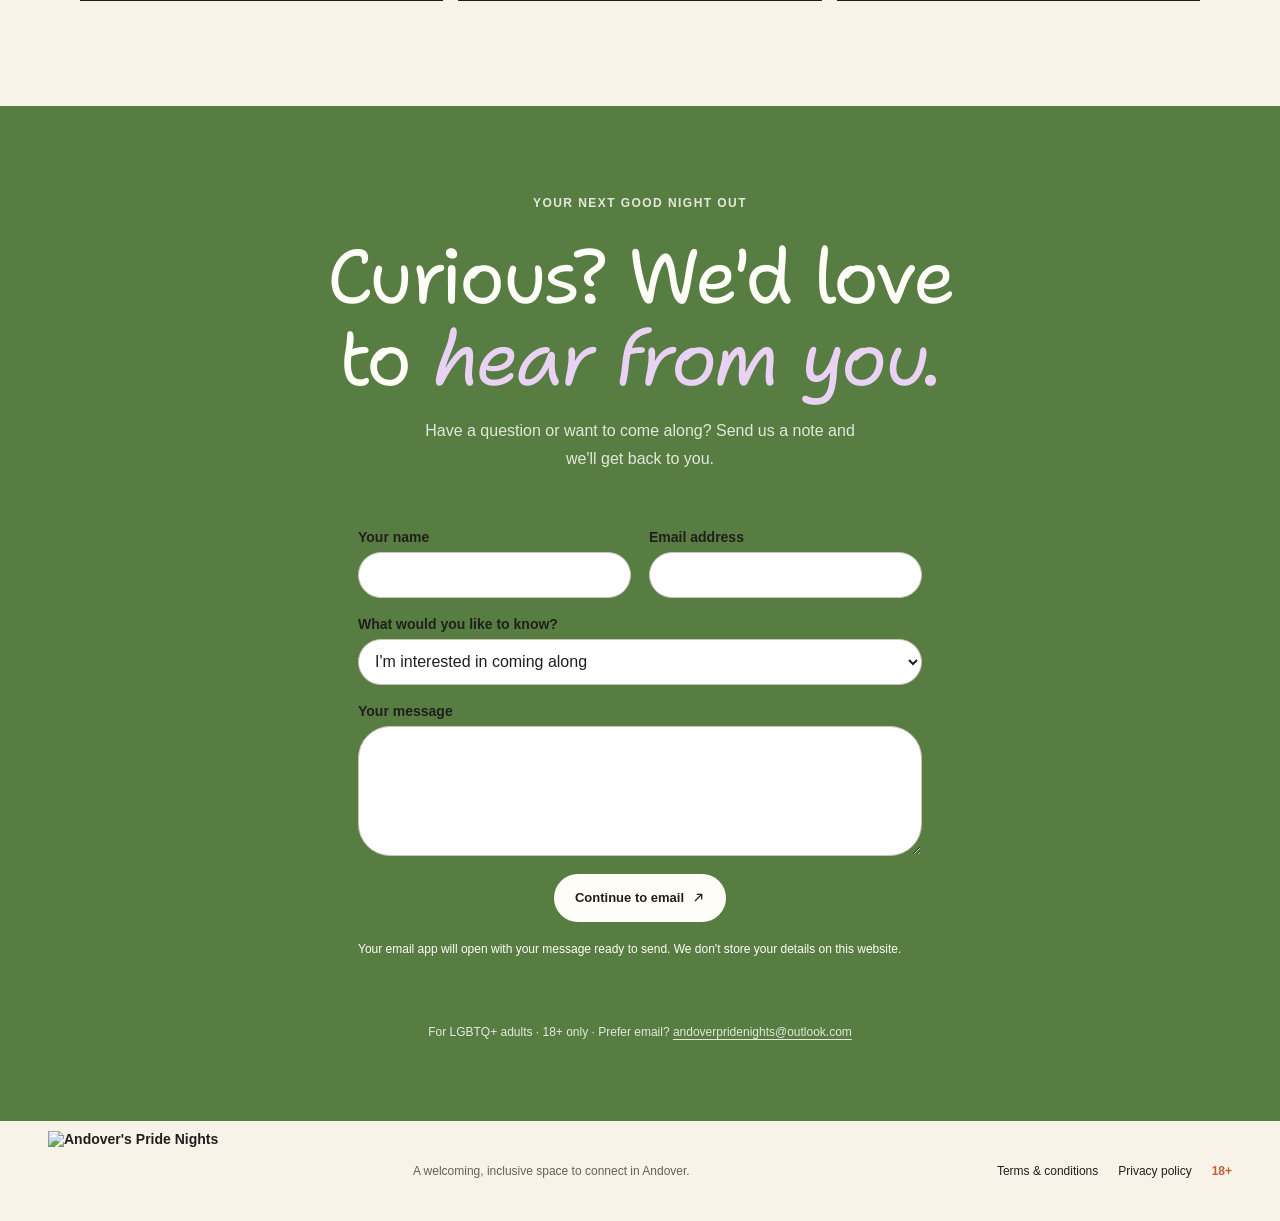
==== commit acfe14dd: "added new svg icons" ====
--- a/index.html
+++ b/index.html
@@ -85,7 +85,6 @@
           </div>
         </div>
       </div>
-      <a class="scroll-cue" href="#what-to-expect"><span aria-hidden="true">↓</span> A little about us</a>
     </section>
 
     <section class="welcome-section" id="what-to-expect" aria-labelledby="welcome-title">
@@ -96,7 +95,12 @@
       <div class="welcome-copy">
         <p>Whether you're coming on your own or bringing a friend, there's a place for you at the table. Expect a
           relaxed, welcoming atmosphere and a mix of tabletop favourites to get everyone chatting.</p>
-        <a class="text-link" href="#contact">Ask us about the next night <span aria-hidden="true">↗</span></a>
+        <a class="text-link" href="#contact">Ask us about the next night <svg xmlns="http://www.w3.org/2000/svg"
+            class="arrow-svg"
+            viewBox="0 0 640 640"><!--!Font Awesome Free v7.3.1 by @fontawesome - https://fontawesome.com License - https://fontawesome.com/license/free Copyright 2026 Fonticons, Inc.-->
+            <path
+              d="M342.6 73.4C330.1 60.9 309.8 60.9 297.3 73.4L137.3 233.4C124.8 245.9 124.8 266.2 137.3 278.7C149.8 291.2 170.1 291.2 182.6 278.7L288 173.3L288 544C288 561.7 302.3 576 320 576C337.7 576 352 561.7 352 544L352 173.3L457.4 278.7C469.9 291.2 490.2 291.2 502.7 278.7C515.2 266.2 515.2 245.9 502.7 233.4L342.7 73.4z" />
+          </svg></a>
       </div>
     </section>
 
@@ -166,8 +170,12 @@
           <label for="contact-message">Your message</label>
           <textarea id="contact-message" name="message" rows="5" maxlength="2000" required></textarea>
         </div>
-        <button class="button button-light form-submit" type="submit" form="contact-form">Continue to email <span
-            aria-hidden="true">↗</span></button>
+        <button class="button button-light form-submit" type="submit" form="contact-form">Continue to email <svg
+            xmlns="http://www.w3.org/2000/svg" class="arrow-svg"
+            viewBox="0 0 640 640"><!--!Font Awesome Free v7.3.1 by @fontawesome - https://fontawesome.com License - https://fontawesome.com/license/free Copyright 2026 Fonticons, Inc.-->
+            <path
+              d="M342.6 73.4C330.1 60.9 309.8 60.9 297.3 73.4L137.3 233.4C124.8 245.9 124.8 266.2 137.3 278.7C149.8 291.2 170.1 291.2 182.6 278.7L288 173.3L288 544C288 561.7 302.3 576 320 576C337.7 576 352 561.7 352 544L352 173.3L457.4 278.7C469.9 291.2 490.2 291.2 502.7 278.7C515.2 266.2 515.2 245.9 502.7 233.4L342.7 73.4z" />
+          </svg></button>
         <p class="form-note" id="form-note">Your email app will open with your message ready to send. We don't store
           your details on this website.</p>
         <p class="form-status" id="form-status" role="status" aria-live="polite"></p>
--- a/styles.css
+++ b/styles.css
@@ -55,7 +55,13 @@
   color: var(--ink);
   text-decoration: none;
 }
-
+.arrow-svg {
+  width: 1em;
+  height: 1em;
+  flex: 0 0 1em;
+  fill: currentColor;
+  transform: rotate(45deg);
+}
 .wordmark-logo {
   display: block;
   width: auto;
@@ -215,10 +221,6 @@
   transition:
     transform 160ms ease,
     background-color 160ms ease;
-}
-
-.button:hover {
-  transform: translateY(-2px);
 }
 
 .button-primary {
@@ -577,6 +579,7 @@
   max-width: 100%;
   grid-column: 1 / -1;
   justify-self: center;
+  gap: 8px;
   margin: 0;
   border: 0;
   cursor: pointer;
